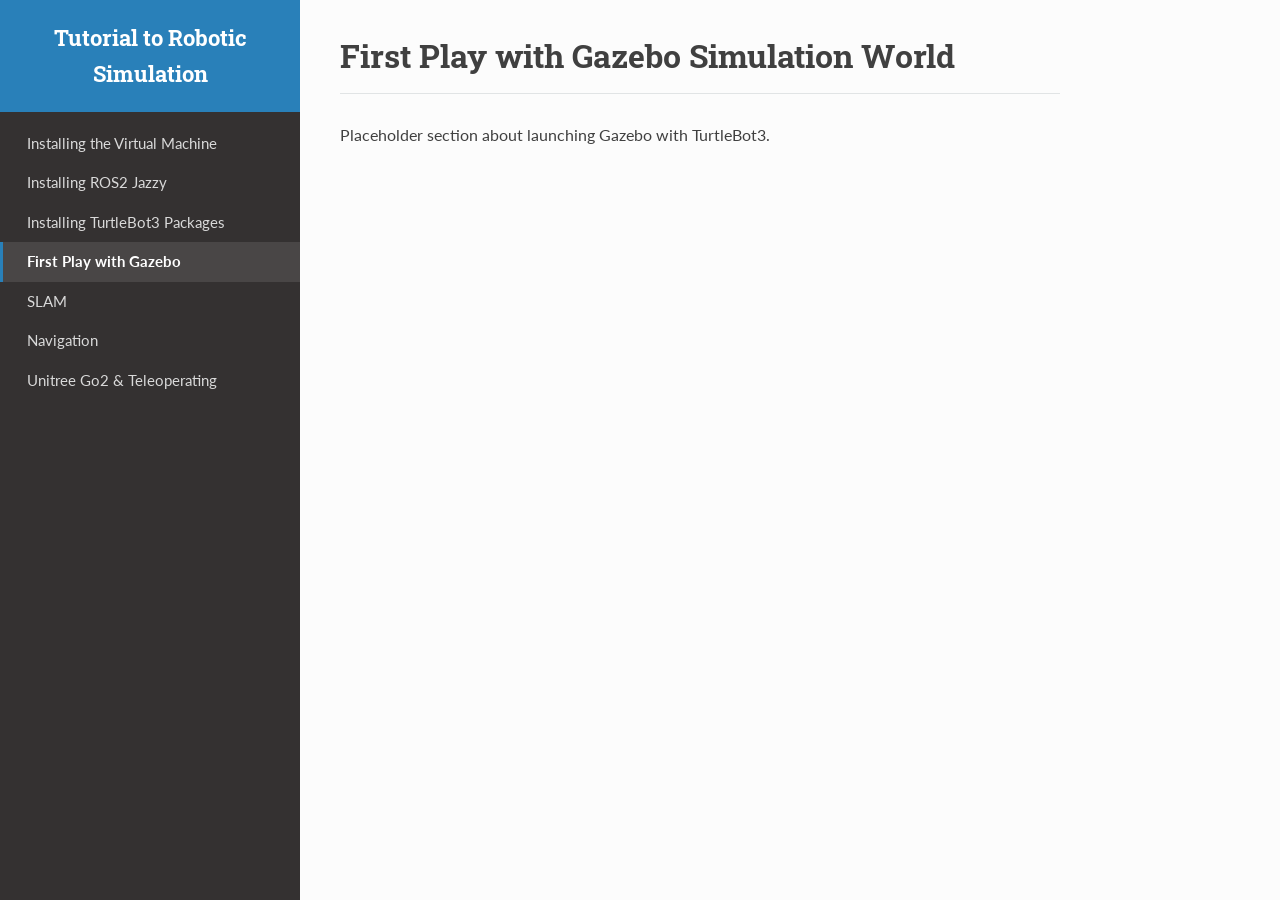
==== gazebo.html @ aa0e1dd2 "Split into per-section HTML files with shared CSS/JS Refactor single-page layout into 7 independent " ====
<!DOCTYPE html>
<html lang="en">
<head>
<meta charset="utf-8">
<meta name="viewport" content="width=device-width, initial-scale=1.0">
<title>First Play with Gazebo — Tutorial to Robotic Simulation</title>
<link href="https://fonts.googleapis.com/css2?family=Lato:wght@400;700&family=Roboto+Slab:wght@400;700&display=swap" rel="stylesheet">
<link rel="stylesheet" href="style.css">
</head>
<body>

<button class="menu-toggle" id="menuToggle" aria-label="Toggle navigation">&#9776;</button>
<div class="overlay" id="overlay"></div>

<nav class="sidebar" id="sidebar">
  <div class="sidebar-header">
    <h1>Tutorial to Robotic Simulation</h1>
  </div>
  <div class="sidebar-nav">
    <a href="index.html">Installing the Virtual Machine</a>
    <a href="installing-ros2.html">Installing ROS2 Jazzy</a>
    <a href="installing-turtlebot3.html">Installing TurtleBot3 Packages</a>
    <a href="gazebo.html" class="active">First Play with Gazebo</a>
    <a href="slam.html">SLAM</a>
    <a href="navigation.html">Navigation</a>
    <a href="unitree-go2.html">Unitree Go2 &amp; Teleoperating</a>
  </div>
</nav>

<div class="main">
  <h1 class="page-title">First Play with Gazebo Simulation World</h1>

  <div class="section">
    <p>
      Placeholder section about launching Gazebo with TurtleBot3.
    </p>
  </div>
</div>

<script src="script.js"></script>
</body>
</html>
---- style.css ----
/* ── Reset ── */
*, *::before, *::after { box-sizing: border-box; margin: 0; padding: 0; }

/* ── Root variables ── */
:root {
  --sidebar-width: 300px;
  --sidebar-bg: #343131;
  --nav-header-bg: #2980b9;
  --content-bg: #fcfcfc;
  --text-color: #404040;
  --heading-color: #404040;
  --link-color: #2980b9;
  --link-hover: #3091d1;
  --inline-code-color: #e74c3c;
  --code-bg: #f8f8f8;
  --code-border: #e1e4e5;
  --highlight-bg: #f1c40f;
  --highlight-text: #000;
  --admonition-bg: #e7f2fa;
  --admonition-border: #6ab0de;
  --tab-active: #2980b9;
  --tab-inactive-bg: #e0e0e0;
  --font-body: 'Lato', sans-serif;
  --font-heading: 'Roboto Slab', serif;
}

body {
  font-family: var(--font-body);
  font-size: 16px;
  line-height: 1.6;
  color: var(--text-color);
  background: var(--content-bg);
}

/* ── Sidebar ── */
.sidebar {
  position: fixed;
  top: 0;
  left: 0;
  width: var(--sidebar-width);
  height: 100vh;
  background: var(--sidebar-bg);
  overflow-y: auto;
  z-index: 100;
  transition: transform 0.3s ease;
}
.sidebar-header {
  background: var(--nav-header-bg);
  padding: 20px;
  text-align: center;
}
.sidebar-header h1 {
  font-family: var(--font-heading);
  font-size: 1.4em;
  color: #fff;
  margin: 0;
}
.sidebar-header p {
  color: rgba(255,255,255,0.7);
  font-size: 0.85em;
  margin-top: 4px;
}
.sidebar-nav {
  padding: 12px 0;
}
.sidebar-nav a {
  display: block;
  padding: 8px 24px;
  color: #d9d9d9;
  text-decoration: none;
  font-size: 0.92em;
  border-left: 3px solid transparent;
  transition: background 0.15s, border-color 0.15s;
}
.sidebar-nav a:hover {
  background: rgba(255,255,255,0.05);
  color: #fff;
}
.sidebar-nav a.active {
  background: rgba(255,255,255,0.1);
  border-left-color: var(--nav-header-bg);
  color: #fff;
  font-weight: 700;
}

/* ── Mobile hamburger ── */
.menu-toggle {
  display: none;
  position: fixed;
  top: 12px;
  left: 12px;
  z-index: 200;
  background: var(--nav-header-bg);
  color: #fff;
  border: none;
  border-radius: 4px;
  padding: 8px 12px;
  font-size: 1.2em;
  cursor: pointer;
}
.overlay {
  display: none;
  position: fixed;
  inset: 0;
  background: rgba(0,0,0,0.5);
  z-index: 90;
}

/* ── Main content ── */
.main {
  margin-left: var(--sidebar-width);
  max-width: 800px;
  padding: 30px 40px 80px;
}
.main > .page-title {
  font-family: var(--font-heading);
  font-size: 2em;
  color: var(--heading-color);
  border-bottom: 1px solid #e1e4e5;
  padding-bottom: 12px;
  margin-bottom: 28px;
}

/* ── Section ── */
.section {
  margin-bottom: 48px;
}
.section h2 {
  font-family: var(--font-heading);
  font-size: 1.6em;
  color: var(--heading-color);
  border-bottom: 1px solid #e1e4e5;
  padding-bottom: 8px;
  margin-bottom: 16px;
}
.section h3 {
  font-family: var(--font-heading);
  font-size: 1.25em;
  color: var(--heading-color);
  margin: 20px 0 10px;
}
.section p {
  margin-bottom: 14px;
}

/* ── Inline code ── */
code {
  background: #fff;
  border: 1px solid var(--code-border);
  border-radius: 3px;
  padding: 1px 5px;
  font-size: 0.88em;
  color: var(--inline-code-color);
  font-family: 'SFMono-Regular', Consolas, 'Liberation Mono', Menlo, monospace;
}

/* ── Inline highlight ── */
.highlight-text {
  background: var(--highlight-bg);
  color: var(--highlight-text);
  padding: 1px 6px;
  border-radius: 3px;
  font-weight: 700;
}

/* ── Code block ── */
.code-block-wrapper {
  position: relative;
  margin: 16px 0;
}
.code-block-wrapper pre {
  background: var(--code-bg);
  border: 1px solid var(--code-border);
  border-radius: 4px;
  padding: 16px 20px;
  overflow-x: auto;
  font-family: 'SFMono-Regular', Consolas, 'Liberation Mono', Menlo, monospace;
  font-size: 0.85em;
  line-height: 1.55;
  color: var(--text-color);
}
.code-block-wrapper pre code {
  background: none;
  border: none;
  padding: 0;
  color: inherit;
  font-size: inherit;
}
.copy-btn {
  position: absolute;
  top: 8px;
  right: 8px;
  background: #e1e4e5;
  border: none;
  border-radius: 3px;
  padding: 4px 10px;
  font-size: 0.78em;
  color: #555;
  cursor: pointer;
  opacity: 0;
  transition: opacity 0.2s;
}
.code-block-wrapper:hover .copy-btn {
  opacity: 1;
}
.copy-btn:hover {
  background: #d1d4d5;
}
.copy-btn.copied {
  background: #27ae60;
  color: #fff;
}

/* ── Tabs ── */
.tabs {
  margin: 16px 0;
}
.tab-buttons {
  display: flex;
  border-bottom: 2px solid #e1e4e5;
  margin-bottom: 0;
}
.tab-btn {
  padding: 10px 20px;
  border: none;
  background: none;
  font-family: var(--font-body);
  font-size: 0.95em;
  color: #666;
  cursor: pointer;
  border-bottom: 3px solid transparent;
  margin-bottom: -2px;
  transition: color 0.15s, border-color 0.15s;
}
.tab-btn:hover {
  color: var(--text-color);
}
.tab-btn.active {
  color: var(--tab-active);
  border-bottom-color: var(--tab-active);
  font-weight: 700;
}
.tab-content {
  display: none;
  border: 1px solid #e1e4e5;
  border-top: none;
  padding: 20px;
  background: #fff;
  border-radius: 0 0 4px 4px;
}
.tab-content.active {
  display: block;
}

/* ── Admonition / Note ── */
.admonition {
  background: var(--admonition-bg);
  border-left: 4px solid var(--admonition-border);
  padding: 14px 18px;
  margin: 16px 0;
  border-radius: 0 4px 4px 0;
}
.admonition .admonition-title {
  font-weight: 700;
  margin-bottom: 6px;
  color: #2c3e50;
}

/* ── Links ── */
a {
  color: var(--link-color);
  text-decoration: none;
}
a:hover {
  color: var(--link-hover);
  text-decoration: underline;
}

/* ── Inline link (clickable reference) ── */
a.inline-link {
  color: var(--link-color);
  text-decoration: underline;
  text-underline-offset: 2px;
}
a.inline-link:hover {
  color: var(--link-hover);
}

/* ── Figure block ── */
.figure {
  margin: 20px 0;
  text-align: center;
}
.figure img {
  max-width: 100%;
  height: auto;
  border: 1px solid var(--code-border);
  border-radius: 4px;
}
.figure .caption {
  margin-top: 8px;
  font-size: 0.9em;
  color: #666;
  font-style: italic;
}

/* ── Lists ── */
.section ul, .section ol {
  margin: 0 0 14px 24px;
}
.section li {
  margin-bottom: 6px;
}

/* ── Responsive ── */
@media (max-width: 768px) {
  .sidebar {
    transform: translateX(-100%);
  }
  .sidebar.open {
    transform: translateX(0);
  }
  .main {
    margin-left: 0;
    padding: 60px 20px 60px;
  }
  .menu-toggle {
    display: block;
  }
  .overlay.open {
    display: block;
  }
}
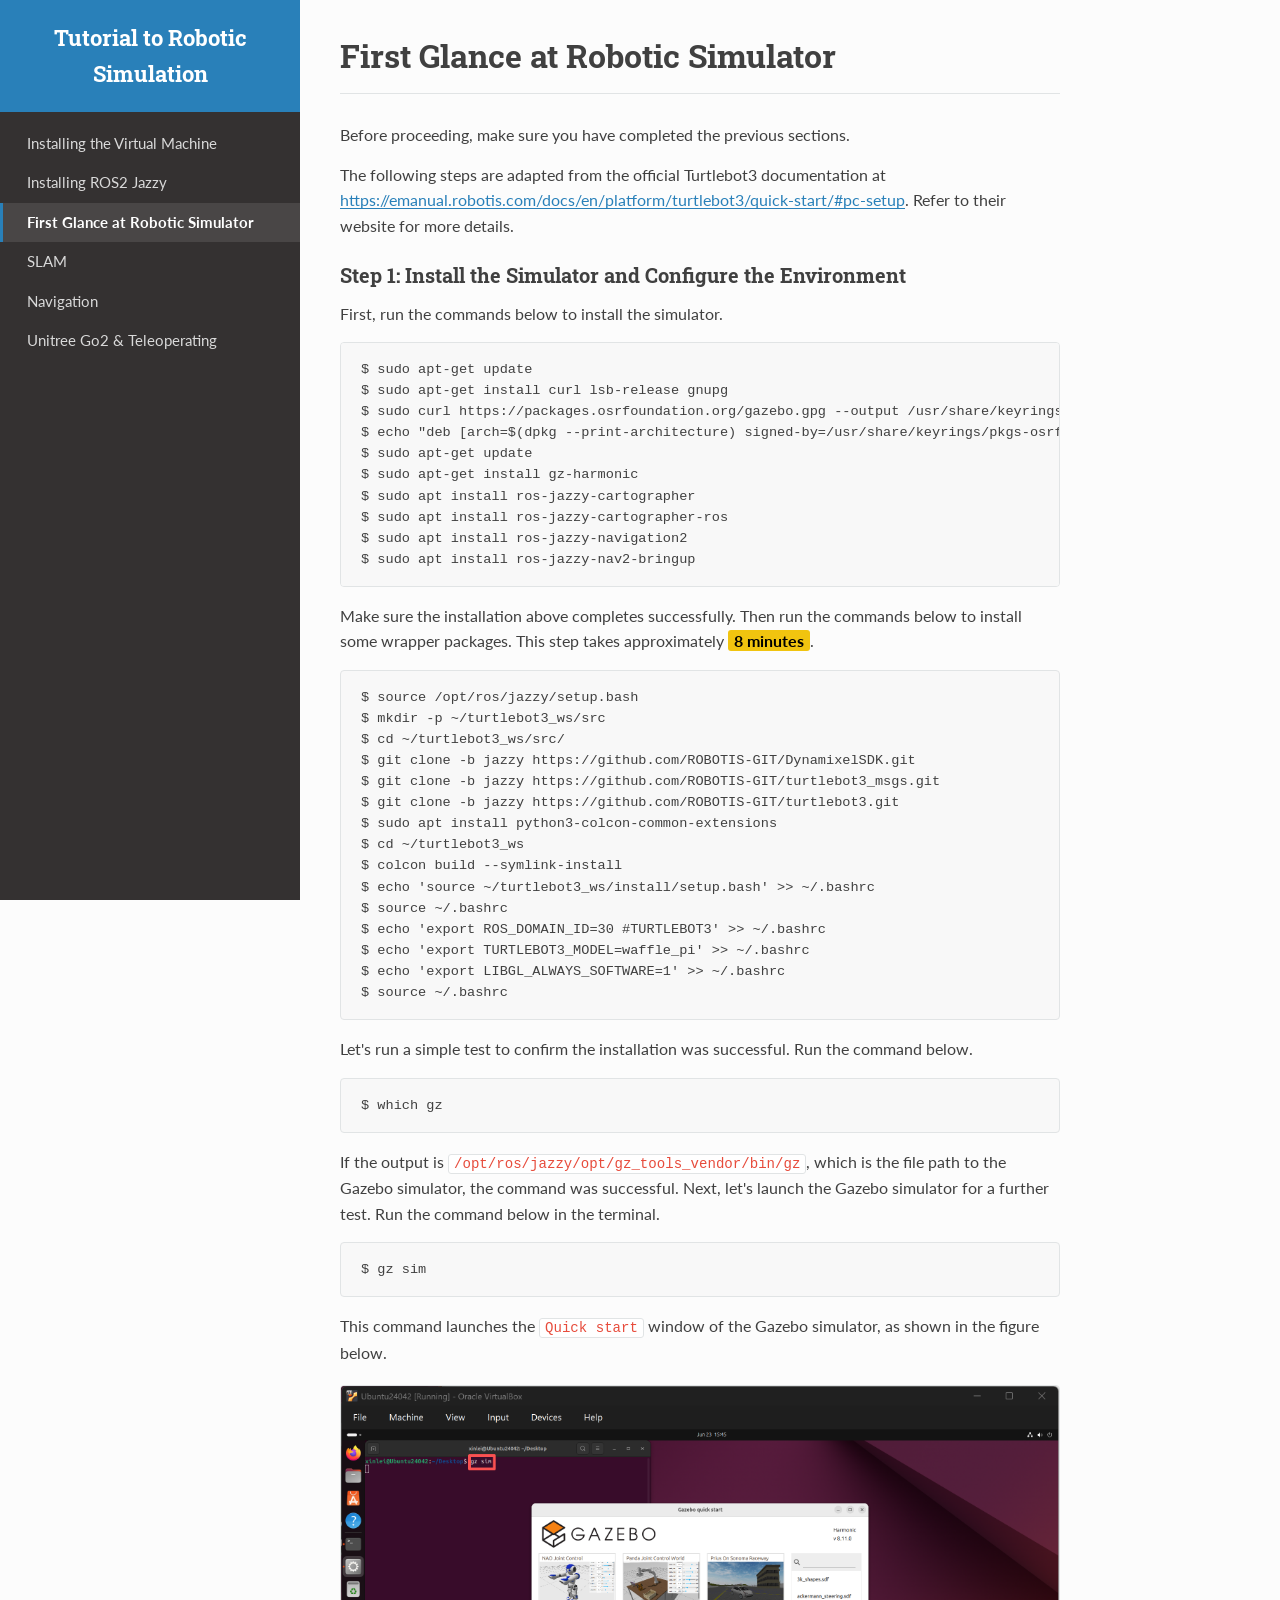
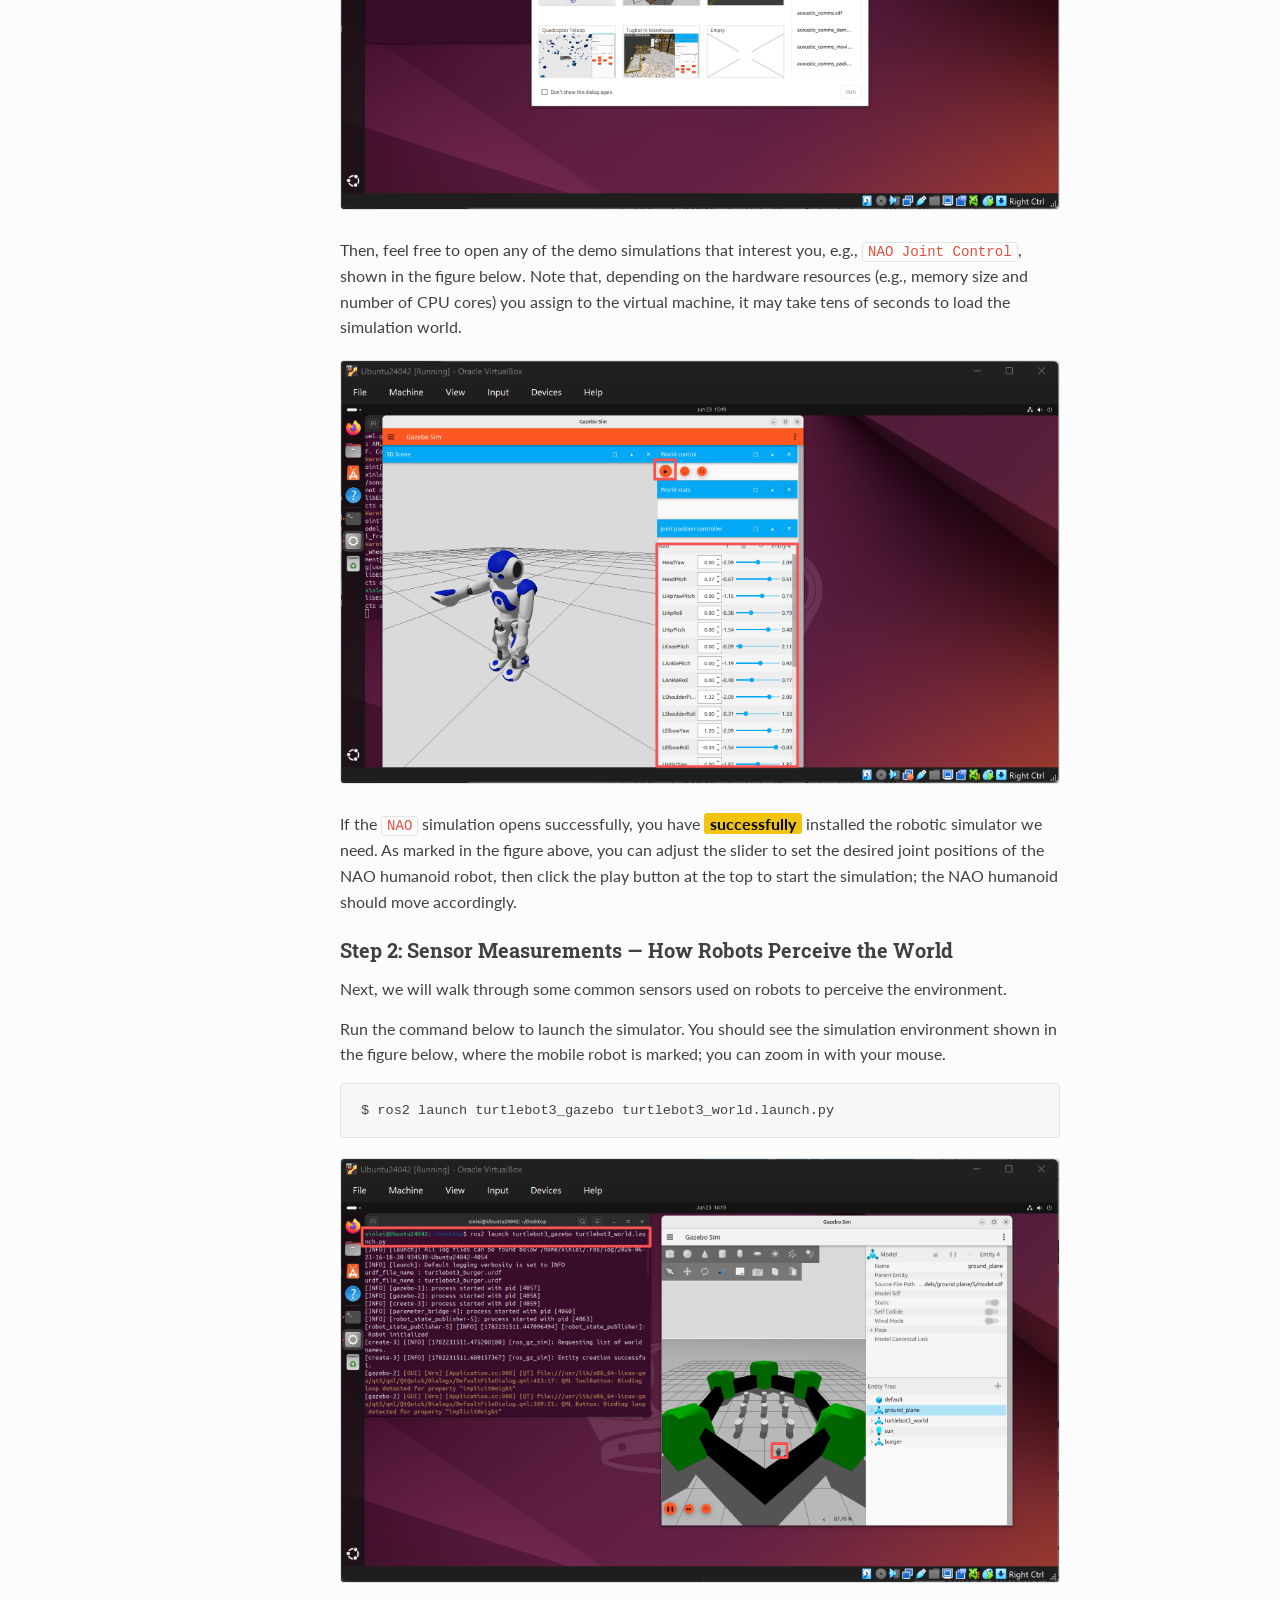
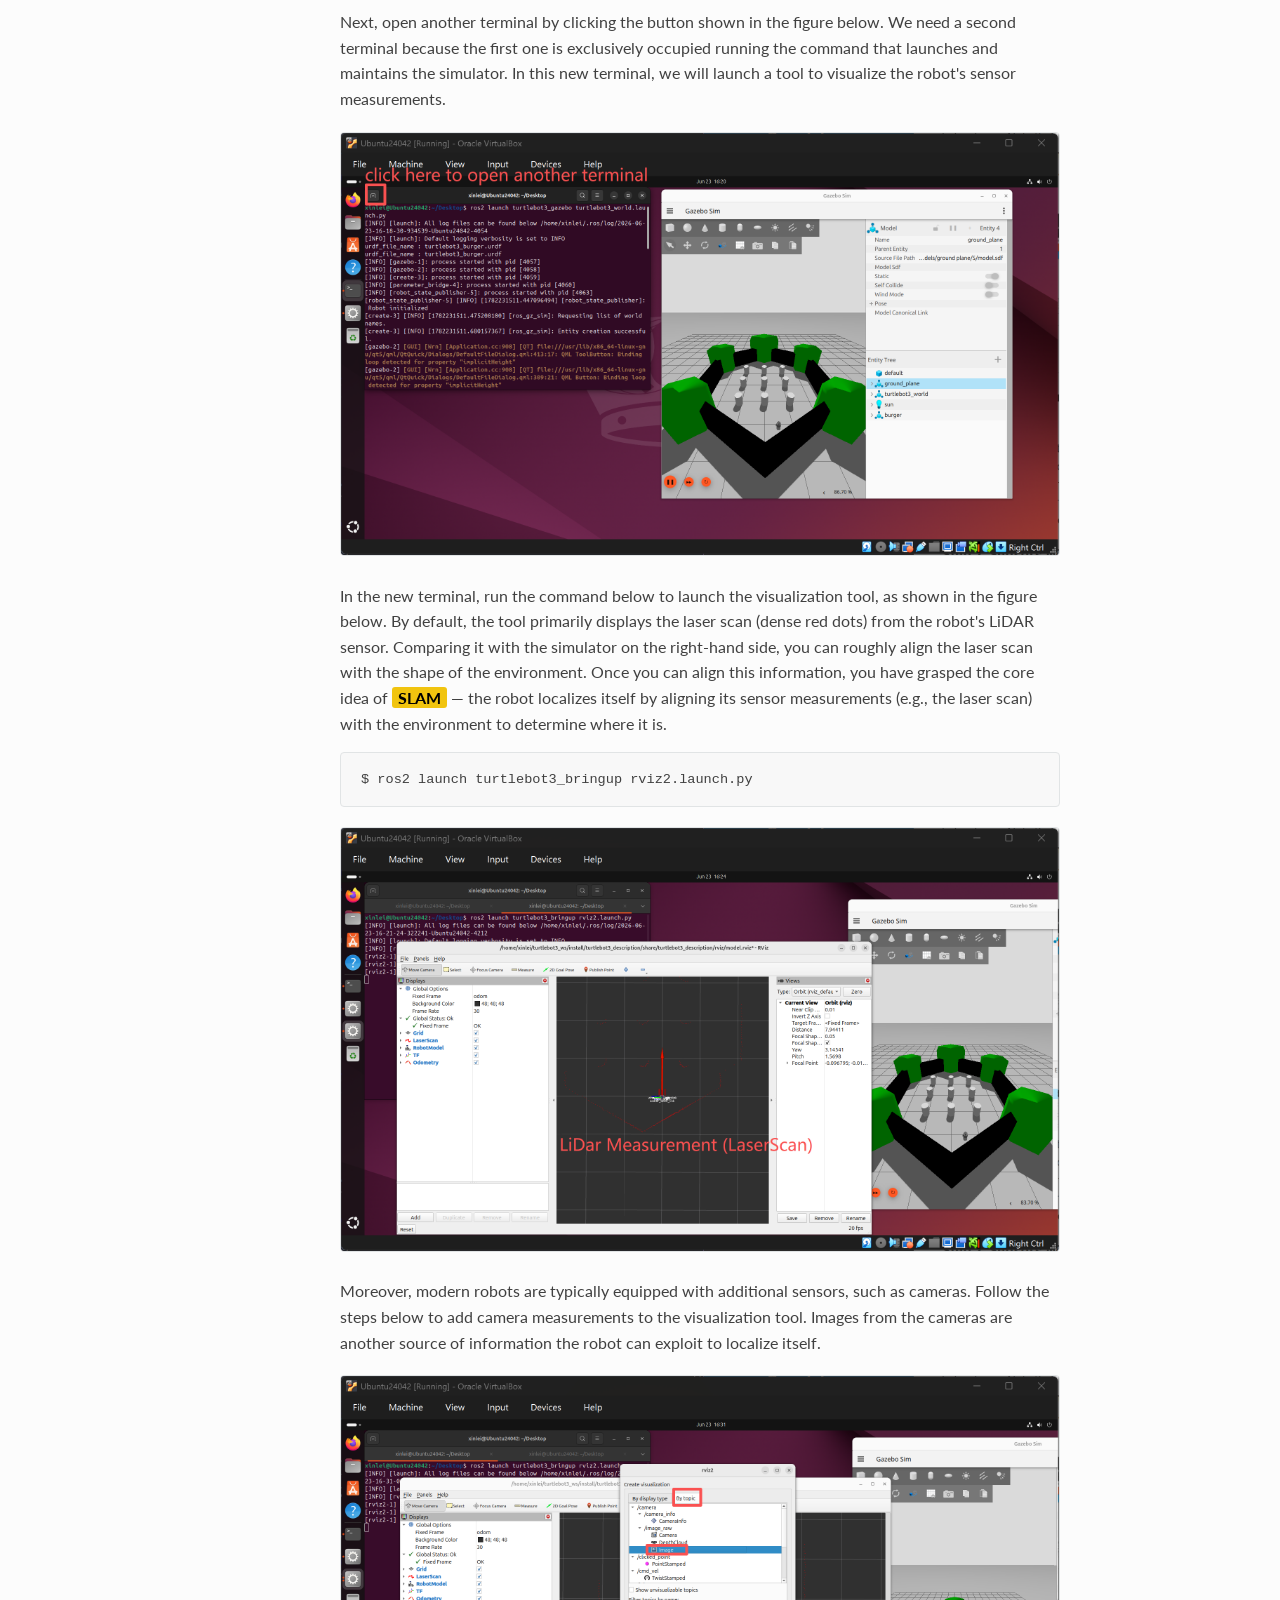
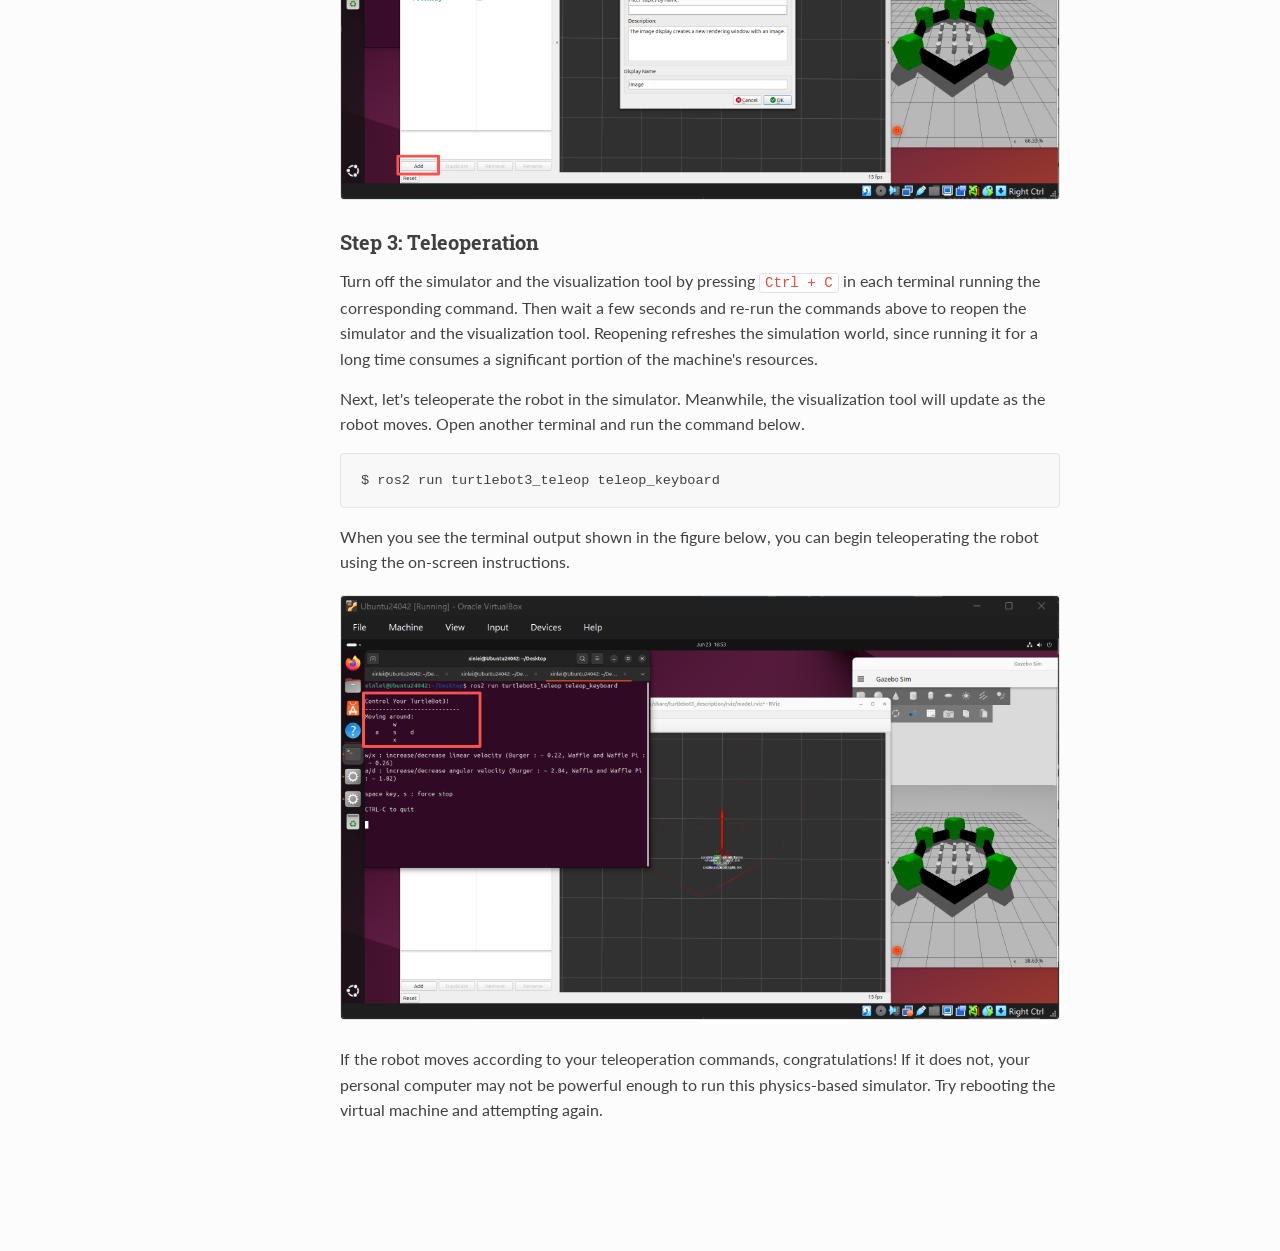
==== commit 0f2129f2: "Populate "First Glance at Robotic Simulator" section Replace the TurtleBot3 and "First Play with Gaz" ====
--- a/gazebo.html
+++ b/gazebo.html
@@ -3,7 +3,7 @@
 <head>
 <meta charset="utf-8">
 <meta name="viewport" content="width=device-width, initial-scale=1.0">
-<title>First Play with Gazebo — Tutorial to Robotic Simulation</title>
+<title>First Glance at Robotic Simulator — Tutorial to Robotic Simulation</title>
 <link href="https://fonts.googleapis.com/css2?family=Lato:wght@400;700&family=Roboto+Slab:wght@400;700&display=swap" rel="stylesheet">
 <link rel="stylesheet" href="style.css">
 </head>
@@ -19,8 +19,7 @@
   <div class="sidebar-nav">
     <a href="index.html">Installing the Virtual Machine</a>
     <a href="installing-ros2.html">Installing ROS2 Jazzy</a>
-    <a href="installing-turtlebot3.html">Installing TurtleBot3 Packages</a>
-    <a href="gazebo.html" class="active">First Play with Gazebo</a>
+    <a href="gazebo.html" class="active">First Glance at Robotic Simulator</a>
     <a href="slam.html">SLAM</a>
     <a href="navigation.html">Navigation</a>
     <a href="unitree-go2.html">Unitree Go2 &amp; Teleoperating</a>
@@ -28,14 +27,107 @@
 </nav>
 
 <div class="main">
-  <h1 class="page-title">First Play with Gazebo Simulation World</h1>
+  <h1 class="page-title">First Glance at Robotic Simulator</h1>
 
   <div class="section">
     <p>
-      Placeholder section about launching Gazebo with TurtleBot3.
+      Before proceeding, make sure you have completed the previous sections.
     </p>
+    <p>The following steps are adapted from the official Turtlebot3 documentation at <a class="inline-link" href="https://emanual.robotis.com/docs/en/platform/turtlebot3/quick-start/#pc-setup" target="_blank">https://emanual.robotis.com/docs/en/platform/turtlebot3/quick-start/#pc-setup</a>. Refer to their website for more details.</p>
+    <h3> Step 1: Install the Simulator and Configure the Environment</h3>
+    <p>
+      First, run the commands below to install the simulator.
+    </p>
+    <div class="code-block-wrapper">
+      <button class="copy-btn">Copy</button>
+      <pre><code>$ sudo apt-get update
+$ sudo apt-get install curl lsb-release gnupg
+$ sudo curl https://packages.osrfoundation.org/gazebo.gpg --output /usr/share/keyrings/pkgs-osrf-archive-keyring.gpg
+$ echo "deb [arch=$(dpkg --print-architecture) signed-by=/usr/share/keyrings/pkgs-osrf-archive-keyring.gpg] http://packages.osrfoundation.org/gazebo/ubuntu-stable $(lsb_release -cs) main" | sudo tee /etc/apt/sources.list.d/gazebo-stable.list > /dev/null
+$ sudo apt-get update
+$ sudo apt-get install gz-harmonic
+$ sudo apt install ros-jazzy-cartographer
+$ sudo apt install ros-jazzy-cartographer-ros
+$ sudo apt install ros-jazzy-navigation2
+$ sudo apt install ros-jazzy-nav2-bringup</code></pre>
+    </div>
+    <p> Make sure the installation above completes successfully. Then run the commands below to install some wrapper packages. This step takes approximately <span class="highlight-text">8 minutes</span>.</p>
+    <div class="code-block-wrapper">
+      <button class="copy-btn">Copy</button>
+      <pre><code>$ source /opt/ros/jazzy/setup.bash
+$ mkdir -p ~/turtlebot3_ws/src
+$ cd ~/turtlebot3_ws/src/
+$ git clone -b jazzy https://github.com/ROBOTIS-GIT/DynamixelSDK.git
+$ git clone -b jazzy https://github.com/ROBOTIS-GIT/turtlebot3_msgs.git
+$ git clone -b jazzy https://github.com/ROBOTIS-GIT/turtlebot3.git
+$ sudo apt install python3-colcon-common-extensions
+$ cd ~/turtlebot3_ws
+$ colcon build --symlink-install
+$ echo 'source ~/turtlebot3_ws/install/setup.bash' >> ~/.bashrc
+$ source ~/.bashrc
+$ echo 'export ROS_DOMAIN_ID=30 #TURTLEBOT3' >> ~/.bashrc
+$ echo 'export TURTLEBOT3_MODEL=waffle_pi' >> ~/.bashrc
+$ echo 'export LIBGL_ALWAYS_SOFTWARE=1' >> ~/.bashrc
+$ source ~/.bashrc</code></pre>
+    </div>
+    <p> Let's run a simple test to confirm the installation was successful. Run the command below.</p>
+    <div class="code-block-wrapper">
+      <button class="copy-btn">Copy</button>
+      <pre><code>$ which gz</code></pre>
+    </div>
+    <p> If the output is <code> /opt/ros/jazzy/opt/gz_tools_vendor/bin/gz</code>, which is the file path to the Gazebo simulator, the command was successful. Next, let's launch the Gazebo simulator for a further test. Run the command below in the terminal.</p>
+    <div class="code-block-wrapper">
+      <button class="copy-btn">Copy</button>
+      <pre><code>$ gz sim</code></pre>
+    </div>
+    <p> This command launches the <code>Quick start</code> window of the Gazebo simulator, as shown in the figure below.</p>
+    <div class="figure">
+      <img src="Figures/gazebo1.png">
+    </div>
+    <p> Then, feel free to open any of the demo simulations that interest you, e.g., <code>NAO Joint Control</code>, shown in the figure below. Note that, depending on the hardware resources (e.g., memory size and number of CPU cores) you assign to the virtual machine, it may take tens of seconds to load the simulation world.</p>
+    <div class="figure">
+      <img src="Figures/gazebo2.png">
+    </div>
+    <p> If the <code>NAO</code> simulation opens successfully, you have <span class="highlight-text"> successfully</span> installed the robotic simulator we need. As marked in the figure above, you can adjust the slider to set the desired joint positions of the NAO humanoid robot, then click the play button at the top to start the simulation; the NAO humanoid should move accordingly.</p>
+    <h3> Step 2: Sensor Measurements — How Robots Perceive the World</h3>
+    <p> Next, we will walk through some common sensors used on robots to perceive the environment.</p>
+    <p> Run the command below to launch the simulator. You should see the simulation environment shown in the figure below, where the mobile robot is marked; you can zoom in with your mouse.</p>
+    <div class="code-block-wrapper">
+      <button class="copy-btn">Copy</button>
+      <pre><code>$ ros2 launch turtlebot3_gazebo turtlebot3_world.launch.py</code></pre>
+    </div>
+    <div class="figure">
+      <img src="Figures/gazebo3.png">
+    </div>
+    <p> Next, open another terminal by clicking the button shown in the figure below. We need a second terminal because the first one is exclusively occupied running the command that launches and maintains the simulator. In this new terminal, we will launch a tool to visualize the robot's sensor measurements.</p>
+    <div class="figure">
+      <img src="Figures/gazebo4.png">
+    </div>
+    <p> In the new terminal, run the command below to launch the visualization tool, as shown in the figure below. By default, the tool primarily displays the laser scan (dense red dots) from the robot's LiDAR sensor. Comparing it with the simulator on the right-hand side, you can roughly align the laser scan with the shape of the environment. Once you can align this information, you have grasped the core idea of <span class="highlight-text">SLAM</span> — the robot localizes itself by aligning its sensor measurements (e.g., the laser scan) with the environment to determine where it is.</p>
+    <div class="code-block-wrapper">
+      <button class="copy-btn">Copy</button>
+      <pre><code>$ ros2 launch turtlebot3_bringup rviz2.launch.py</code></pre>
+    </div>
+    <div class="figure">
+      <img src="Figures/gazebo5.png">
+    </div>
+    <p> Moreover, modern robots are typically equipped with additional sensors, such as cameras. Follow the steps below to add camera measurements to the visualization tool. Images from the cameras are another source of information the robot can exploit to localize itself.</p>
+    <div class="figure">
+      <img src="Figures/gazebo6.png">
+    </div>
+    <h3>Step 3: Teleoperation</h3>
+    <p> Turn off the simulator and the visualization tool by pressing <code>Ctrl + C</code> in each terminal running the corresponding command. Then wait a few seconds and re-run the commands above to reopen the simulator and the visualization tool. Reopening refreshes the simulation world, since running it for a long time consumes a significant portion of the machine's resources.</p>
+    <p> Next, let's teleoperate the robot in the simulator. Meanwhile, the visualization tool will update as the robot moves. Open another terminal and run the command below.</p>
+    <div class="code-block-wrapper">
+      <button class="copy-btn">Copy</button>
+      <pre><code>$ ros2 run turtlebot3_teleop teleop_keyboard</code></pre>
+    </div>
+    <p>When you see the terminal output shown in the figure below, you can begin teleoperating the robot using the on-screen instructions.</p>
+    <div class="figure">
+      <img src="Figures/gazebo7.png">
+    </div>
+    <p>If the robot moves according to your teleoperation commands, congratulations! If it does not, your personal computer may not be powerful enough to run this physics-based simulator. Try rebooting the virtual machine and attempting again.</p>
   </div>
-</div>
 
 <script src="script.js"></script>
 </body>
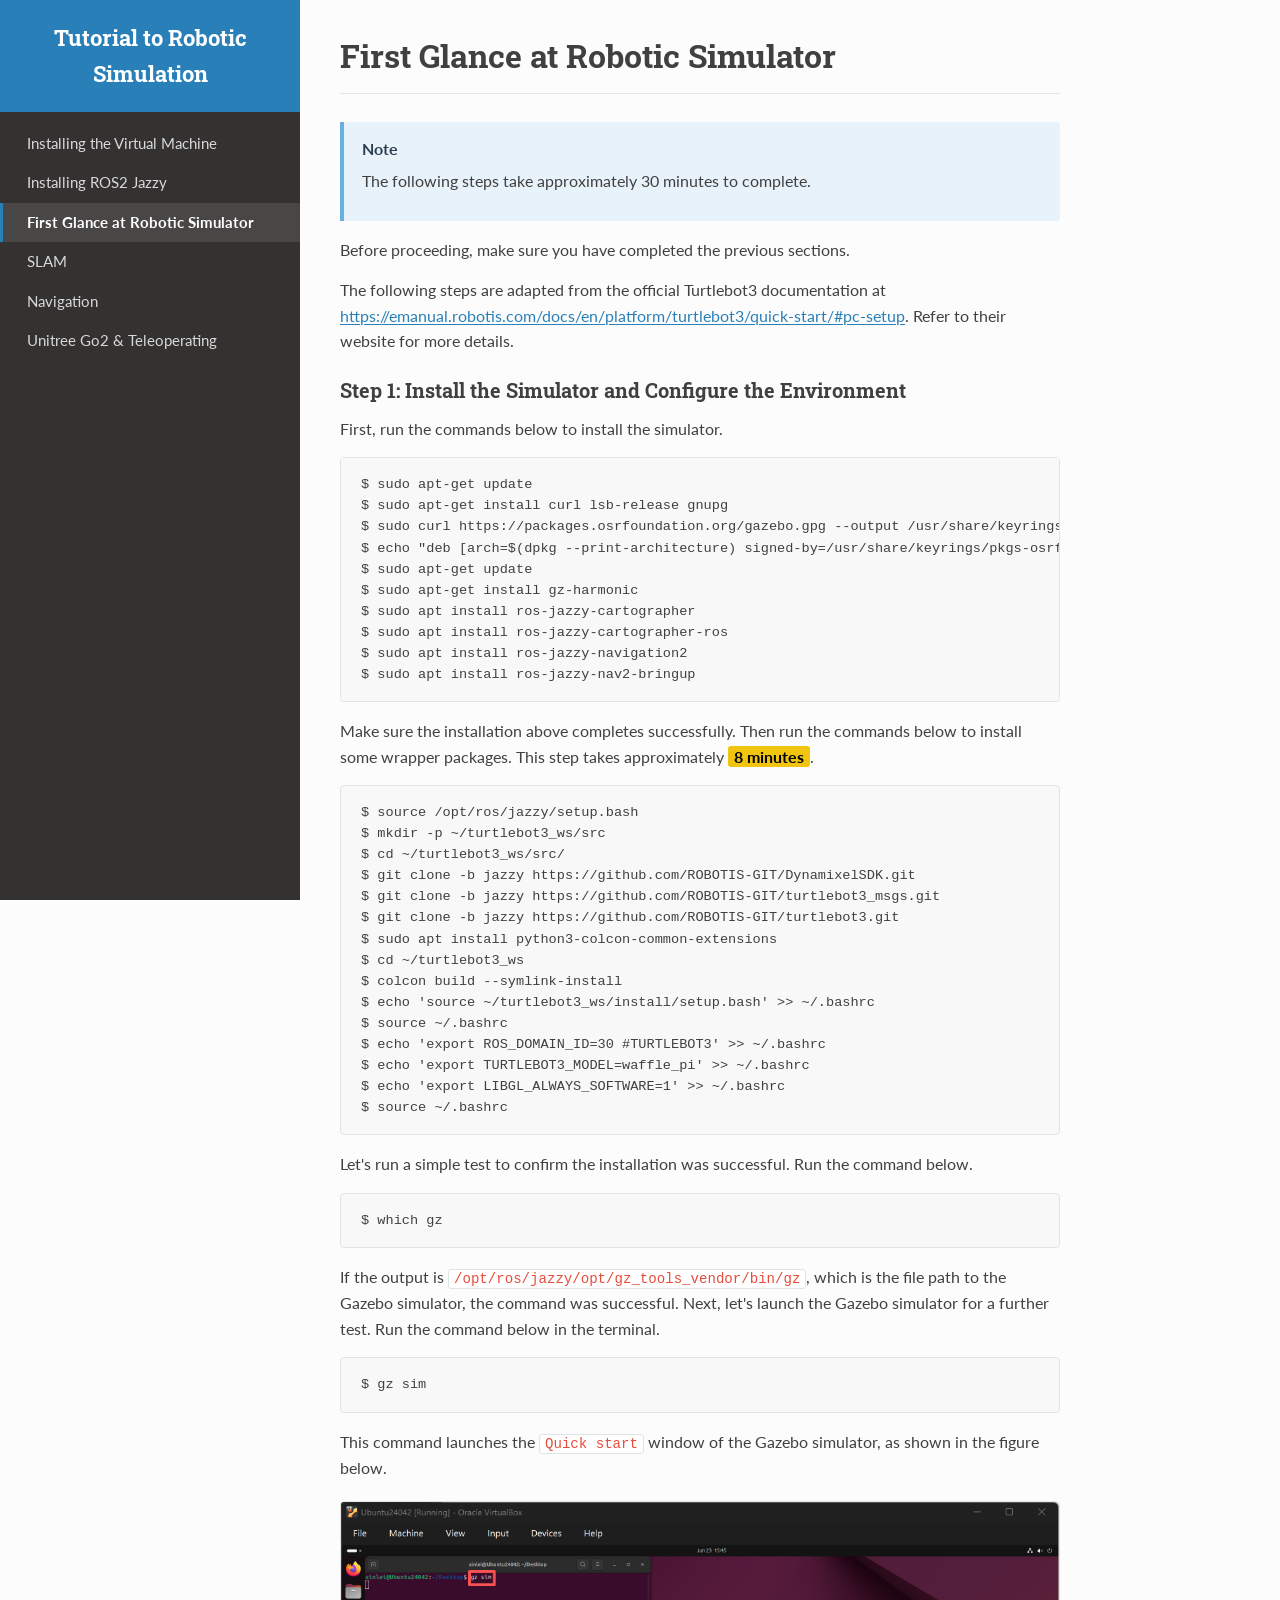
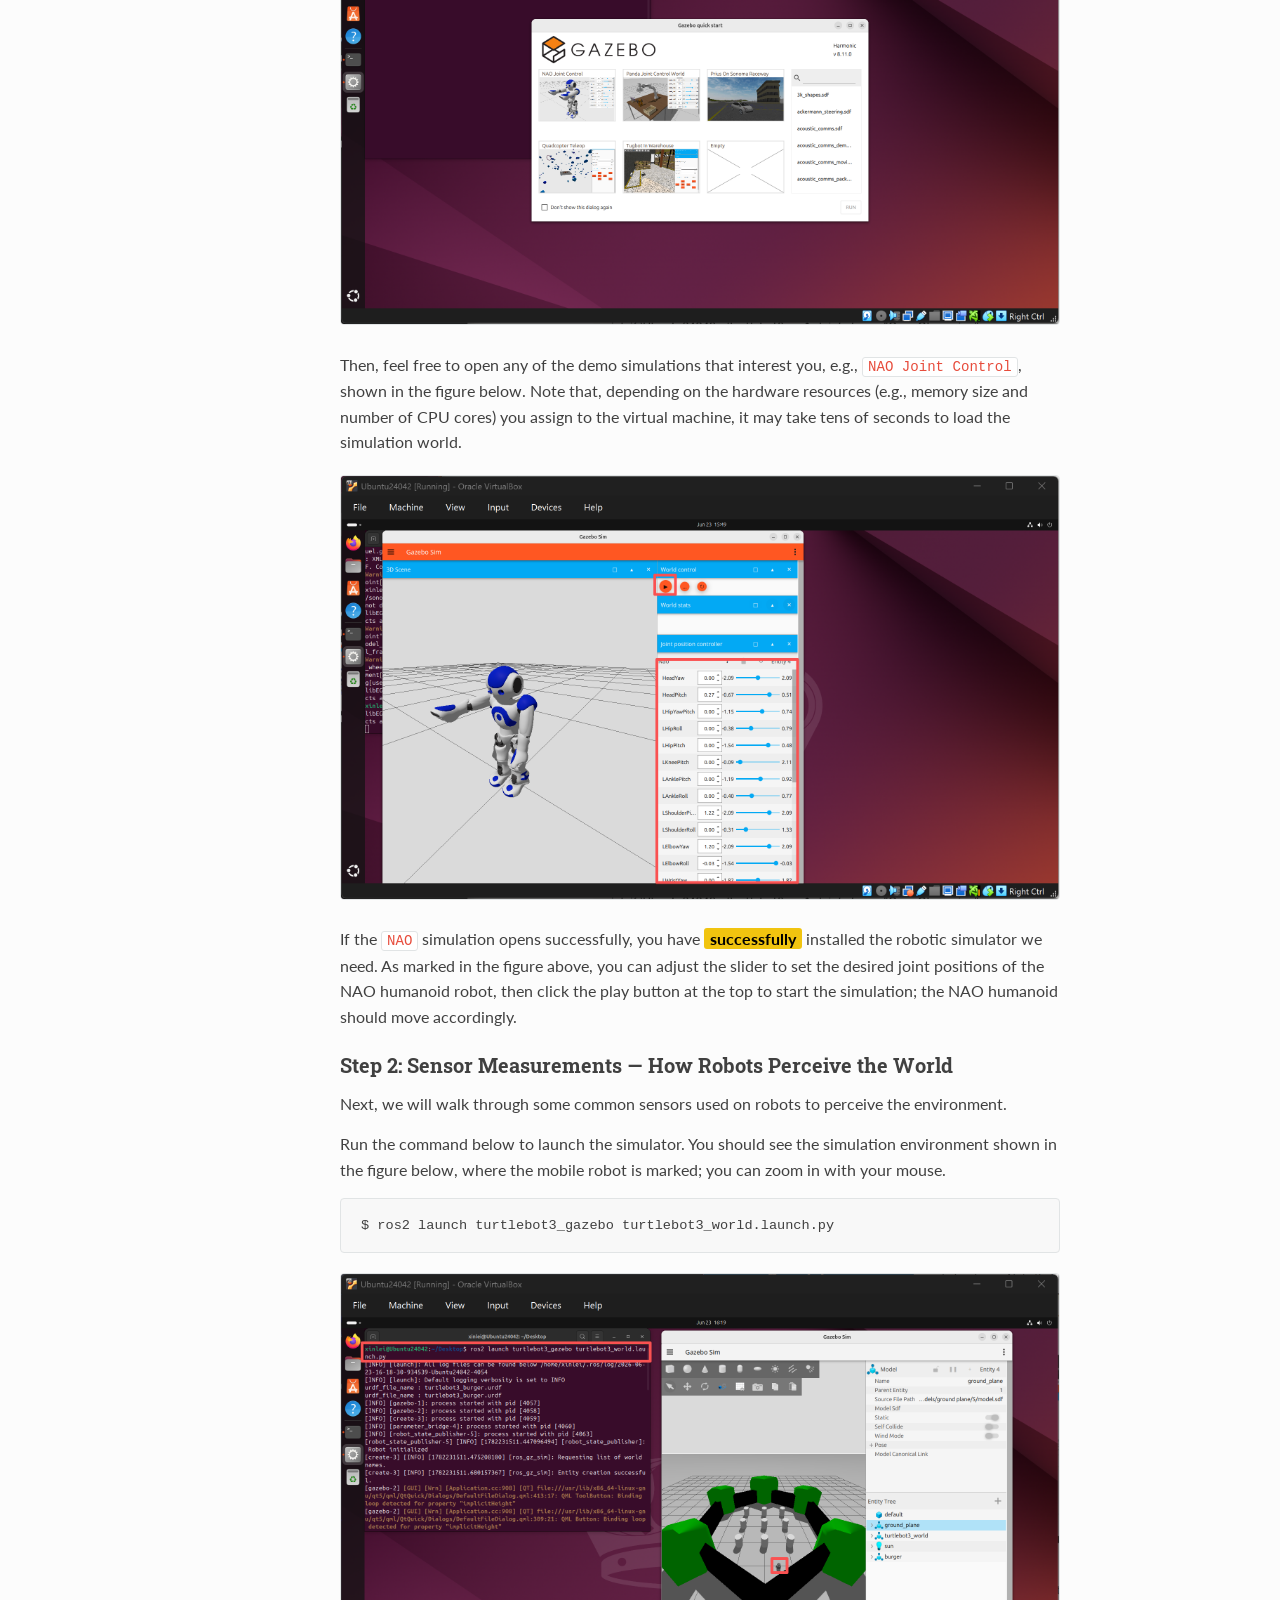
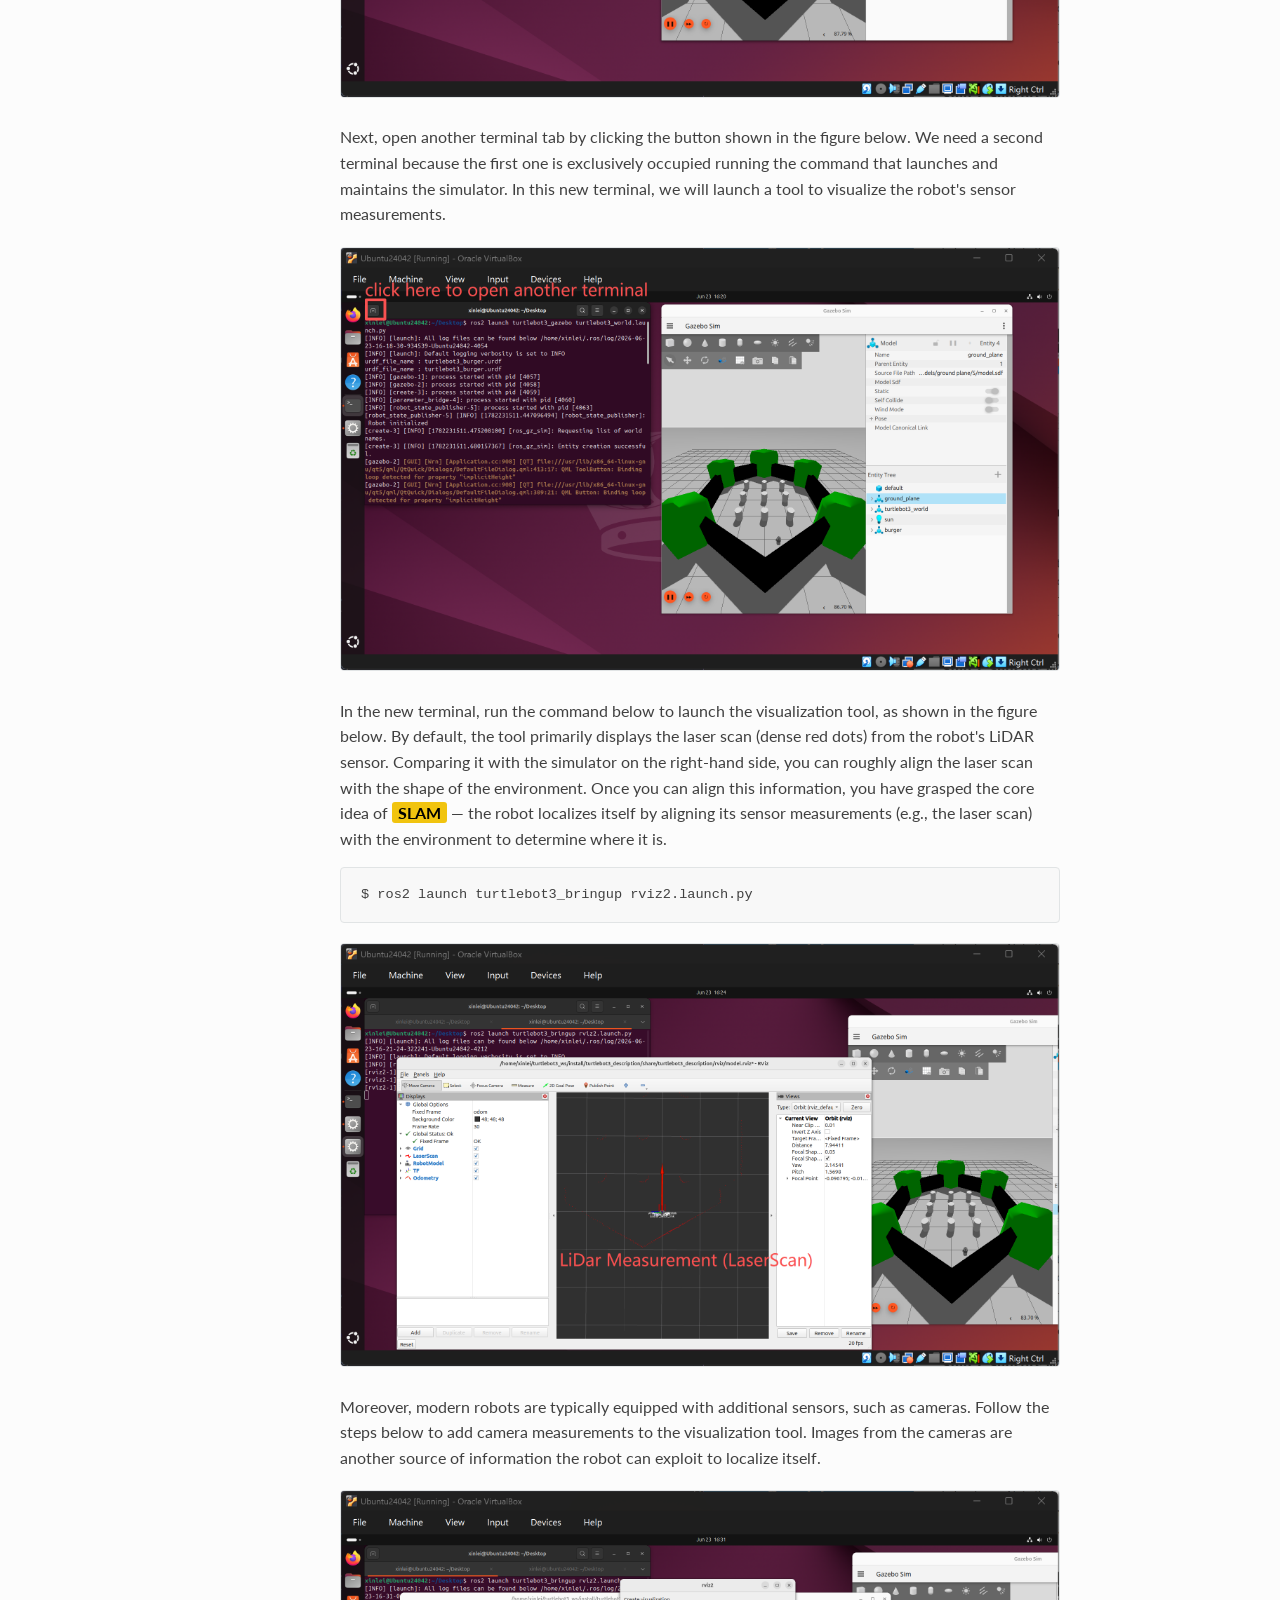
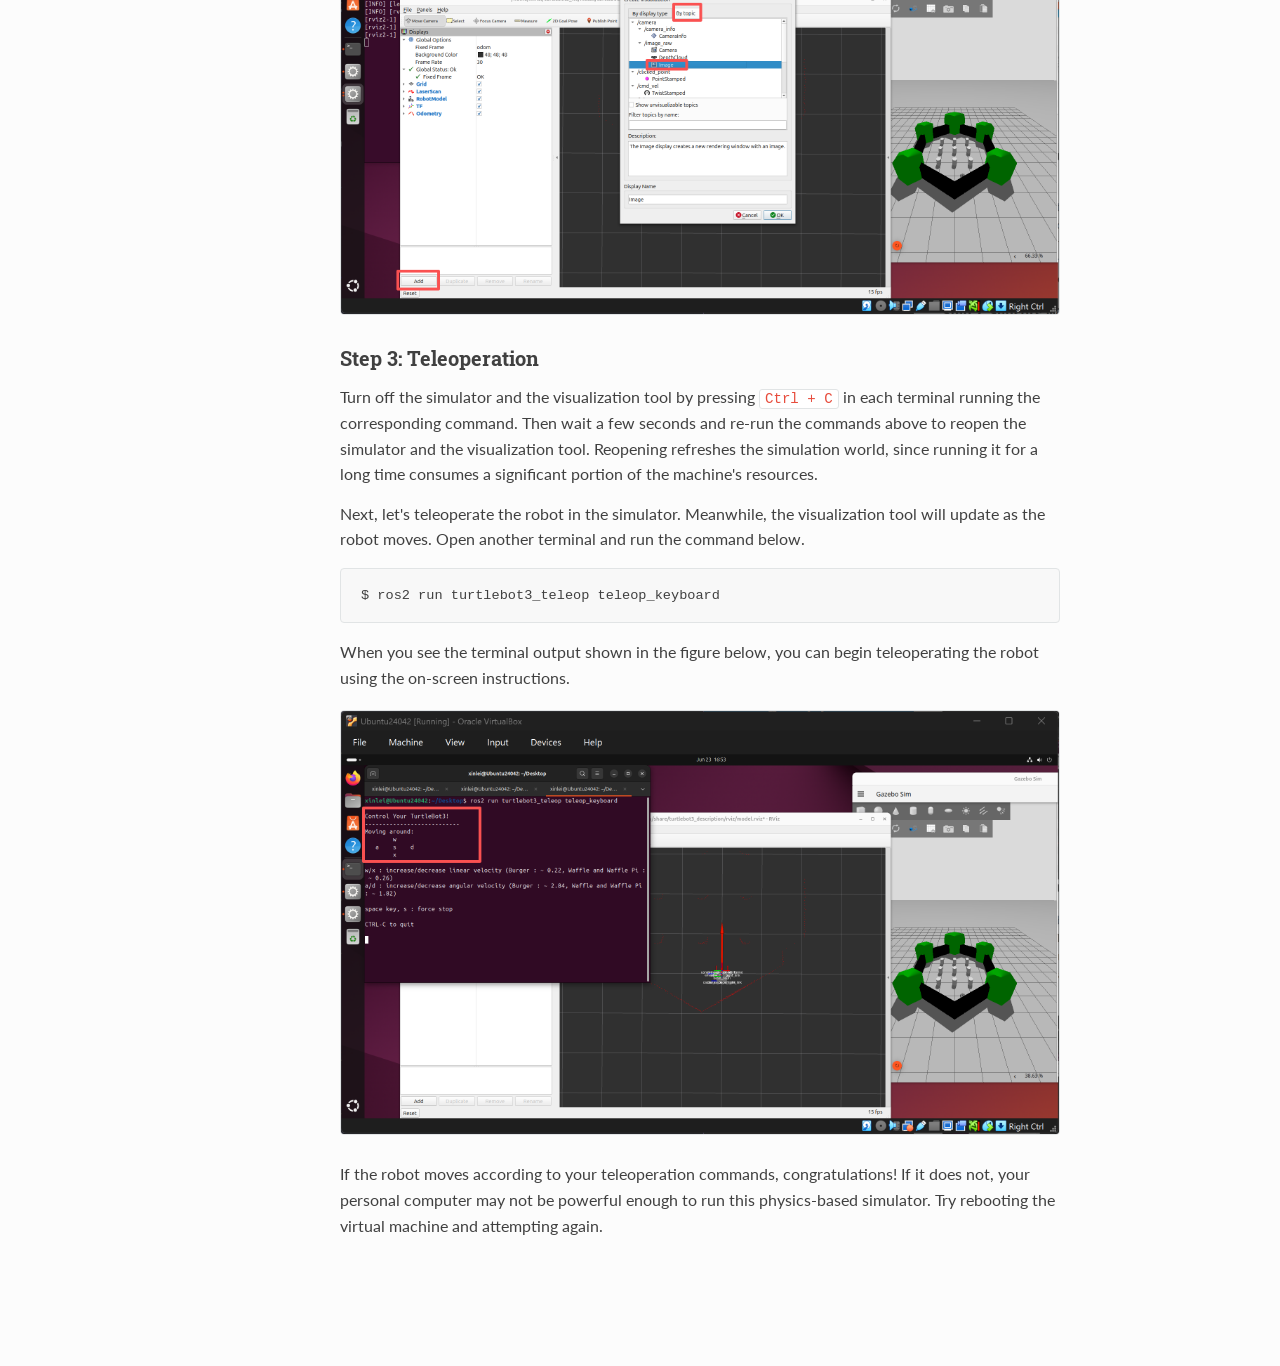
==== commit 38f3cc7e: "Add time estimate admonition and minor wording fix in Gazebo section Co-Authored-By: Claude Sonnet 4" ====
--- a/gazebo.html
+++ b/gazebo.html
@@ -30,6 +30,10 @@
   <h1 class="page-title">First Glance at Robotic Simulator</h1>
 
   <div class="section">
+    <div class="admonition">
+      <div class="admonition-title">Note</div>
+      <p>The following steps take approximately 30 minutes to complete.</p>
+    </div>  
     <p>
       Before proceeding, make sure you have completed the previous sections.
     </p>
@@ -99,7 +103,7 @@
     <div class="figure">
       <img src="Figures/gazebo3.png">
     </div>
-    <p> Next, open another terminal by clicking the button shown in the figure below. We need a second terminal because the first one is exclusively occupied running the command that launches and maintains the simulator. In this new terminal, we will launch a tool to visualize the robot's sensor measurements.</p>
+    <p> Next, open another terminal tab by clicking the button shown in the figure below. We need a second terminal because the first one is exclusively occupied running the command that launches and maintains the simulator. In this new terminal, we will launch a tool to visualize the robot's sensor measurements.</p>
     <div class="figure">
       <img src="Figures/gazebo4.png">
     </div>
